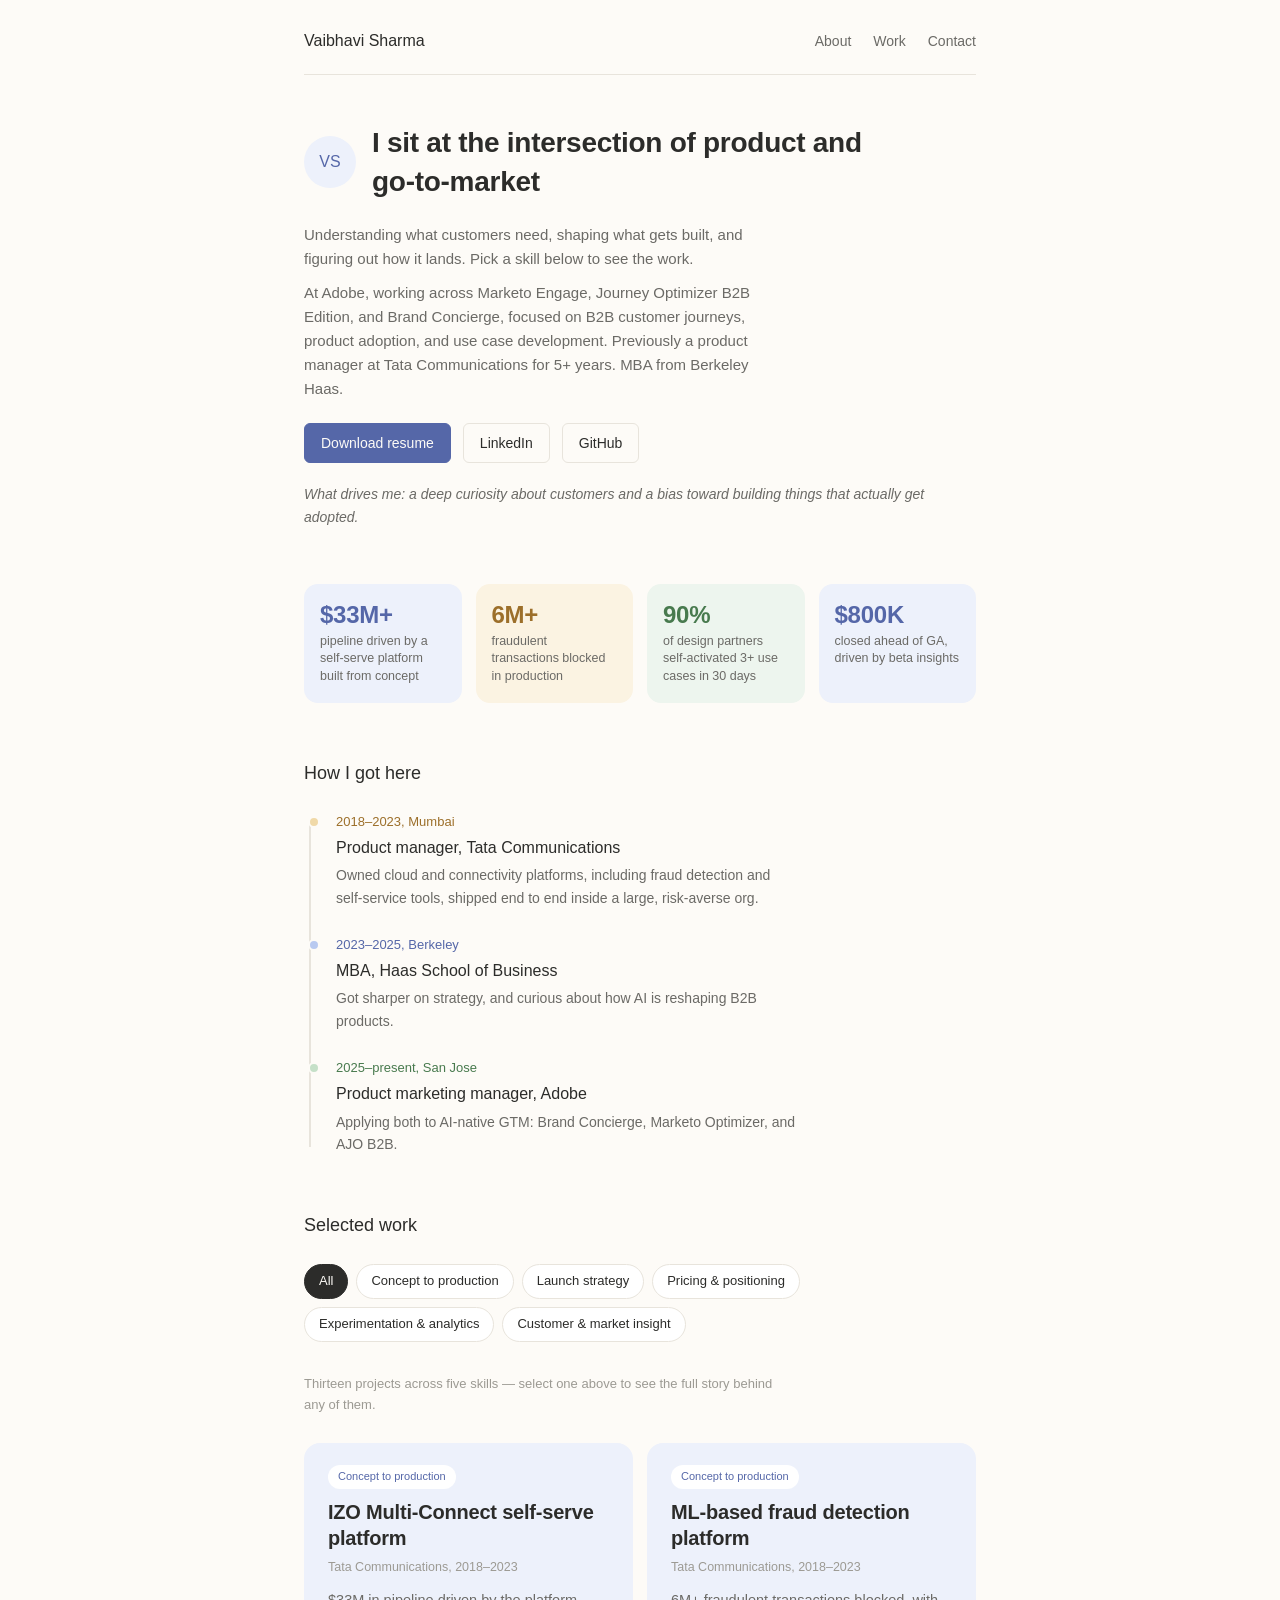
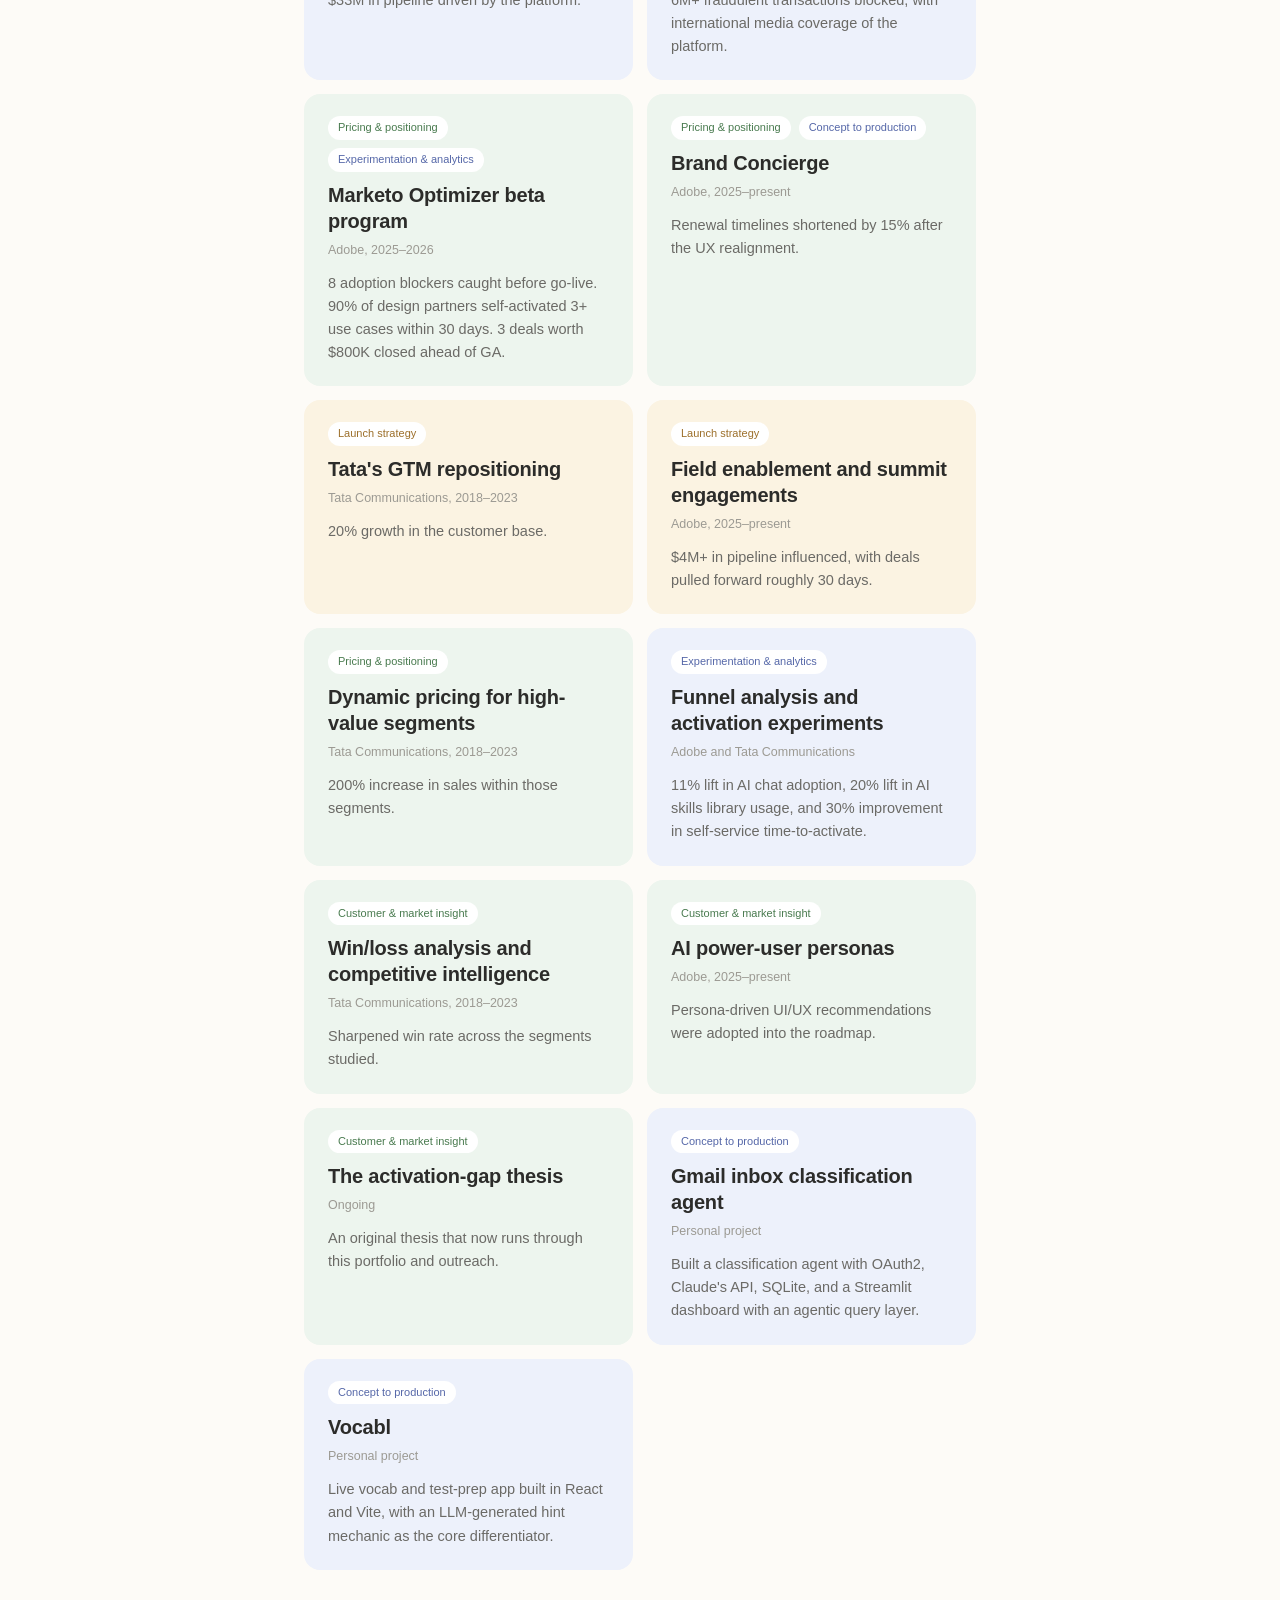
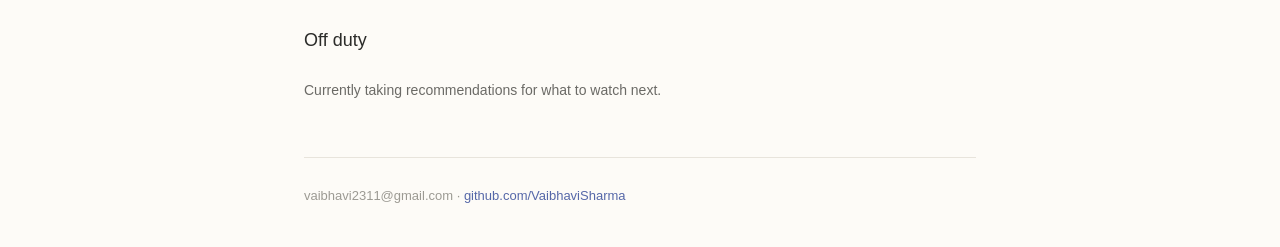
==== index.html @ 5e6748e8 "Initial portfolio site" ====
<!DOCTYPE html>
<html lang="en">
<head>
  <meta charset="UTF-8">
  <meta name="viewport" content="width=device-width, initial-scale=1.0">
  <title>Vaibhavi Sharma — Portfolio</title>
  <link rel="stylesheet" href="style.css">
</head>
<body>
<div class="wrap">

  <nav>
    <span class="name">Vaibhavi Sharma</span>
    <div class="links">
      <a href="#timeline">About</a>
      <a href="#work">Work</a>
      <a href="#contact">Contact</a>
    </div>
  </nav>

  <section class="hero">
    <div class="hero-top">
      <div class="avatar">VS</div>
      <h1 style="margin: 0;">I sit at the intersection of product and go-to-market</h1>
    </div>
    <p class="sub">Understanding what customers need, shaping what gets built, and figuring out how it lands. Pick a skill below to see the work.</p>
    <p class="sub" style="margin-top: -12px;">At Adobe, working across Marketo Engage, Journey Optimizer B2B Edition, and Brand Concierge, focused on B2B customer journeys, product adoption, and use case development. Previously a product manager at Tata Communications for 5+ years. MBA from Berkeley Haas.</p>
    <div class="actions">
      <!-- TODO: replace href with your resume PDF path or URL -->
      <a class="primary" href="#" id="resume-link">Download resume</a>
      <!-- TODO: replace href with your LinkedIn URL -->
      <a href="#" id="linkedin-link" target="_blank" rel="noopener">LinkedIn</a>
      <a href="https://github.com/VaibhaviSharma" target="_blank" rel="noopener">GitHub</a>
    </div>
    <p class="footer-note" style="margin-top: 20px; font-style: italic;">What drives me: a deep curiosity about customers and a bias toward building things that actually get adopted.</p>
  </section>

  <div class="impact-strip">
    <div class="impact-stat" style="background: var(--accent-blue-bg);">
      <p class="num" style="color: var(--accent-blue);">$33M+</p>
      <p class="label">pipeline driven by a self-serve platform built from concept</p>
    </div>
    <div class="impact-stat" style="background: var(--accent-gold-bg);">
      <p class="num" style="color: var(--accent-gold);">6M+</p>
      <p class="label">fraudulent transactions blocked in production</p>
    </div>
    <div class="impact-stat" style="background: var(--accent-green-bg);">
      <p class="num" style="color: var(--accent-green);">90%</p>
      <p class="label">of design partners self-activated 3+ use cases in 30 days</p>
    </div>
    <div class="impact-stat" style="background: var(--accent-blue-bg);">
      <p class="num" style="color: var(--accent-blue);">$800K</p>
      <p class="label">closed ahead of GA, driven by beta insights</p>
    </div>
  </div>

  <section id="timeline">
    <h2>How I got here</h2>
    <div class="timeline">
      <div class="track"></div>
      <div class="tl-item">
        <div class="dot" style="background: var(--accent-gold-light);"></div>
        <p class="period" style="color: var(--accent-gold);">2018–2023, Mumbai</p>
        <p class="role">Product manager, Tata Communications</p>
        <p class="desc">Owned cloud and connectivity platforms, including fraud detection and self-service tools, shipped end to end inside a large, risk-averse org.</p>
      </div>
      <div class="tl-item">
        <div class="dot" style="background: var(--accent-blue-light);"></div>
        <p class="period" style="color: var(--accent-blue);">2023–2025, Berkeley</p>
        <p class="role">MBA, Haas School of Business</p>
        <p class="desc">Got sharper on strategy, and curious about how AI is reshaping B2B products.</p>
      </div>
      <div class="tl-item">
        <div class="dot" style="background: var(--accent-green-light);"></div>
        <p class="period" style="color: var(--accent-green);">2025–present, San Jose</p>
        <p class="role">Product marketing manager, Adobe</p>
        <p class="desc">Applying both to AI-native GTM: Brand Concierge, Marketo Optimizer, and AJO B2B.</p>
      </div>
    </div>
  </section>

  <section id="work">
    <h2>Selected work</h2>
    <div class="filters" id="filters">
      <span class="filter-pill active" data-skill="all">All</span>
      <span class="filter-pill" data-skill="building">Concept to production</span>
      <span class="filter-pill" data-skill="gtm">Launch strategy</span>
      <span class="filter-pill" data-skill="pricing">Pricing &amp; positioning</span>
      <span class="filter-pill" data-skill="data">Experimentation &amp; analytics</span>
      <span class="filter-pill" data-skill="insight">Customer &amp; market insight</span>
    </div>
    <p class="intro-note" id="intro-note"></p>
    <div class="work-grid" id="work-list"></div>
  </section>

  <section>
    <h2>Off duty</h2>
    <!-- TODO: add your own content here -->
    <p class="footer-note">Currently taking recommendations for what to watch next.</p>
  </section>

  <footer id="contact">
    <p style="margin: 0;">vaibhavi2311@gmail.com · <a href="https://github.com/VaibhaviSharma" target="_blank" rel="noopener">github.com/VaibhaviSharma</a></p>
  </footer>

</div>
<script src="main.js"></script>
</body>
</html>
---- style.css ----
:root {
  --bg: #FDFBF7;
  --surface: #FFFFFF;
  --text: #2C2C2A;
  --text-secondary: #6B6A66;
  --text-muted: #9C9A93;
  --border: #E8E4DC;
  --border-light: #F0EDE6;
  --accent-blue: #5567A8;
  --accent-blue-light: #B8C9F0;
  --accent-blue-bg: #EDF1FB;
  --accent-gold: #9C6F2A;
  --accent-gold-light: #F0D9A8;
  --accent-gold-bg: #FBF3E2;
  --accent-green: #487A4E;
  --accent-green-light: #C5E0C8;
  --accent-green-bg: #EDF5EE;
  --pill-bg: #FFFFFF;
  --font: Calibri, Candara, 'Segoe UI', Optima, sans-serif;
}

@media (prefers-color-scheme: dark) {
  :root:not([data-theme="light"]) {
    --bg: #1C1B18;
    --surface: #242320;
    --text: #F0EDE6;
    --text-secondary: #B8B6AE;
    --text-muted: #8C8A82;
    --border: #3A3833;
    --border-light: #2E2C28;
    --accent-blue: #B8C9F0;
    --accent-blue-light: #33406B;
    --accent-blue-bg: #262D45;
    --accent-gold: #F0D9A8;
    --accent-gold-light: #4A3B1E;
    --accent-gold-bg: #332A16;
    --accent-green: #C5E0C8;
    --accent-green-light: #2F4A33;
    --accent-green-bg: #223324;
    --pill-bg: #242320;
  }
}

:root[data-theme="dark"] {
  --bg: #1C1B18;
  --surface: #242320;
  --text: #F0EDE6;
  --text-secondary: #B8B6AE;
  --text-muted: #8C8A82;
  --border: #3A3833;
  --border-light: #2E2C28;
  --accent-blue: #B8C9F0;
  --accent-blue-light: #33406B;
  --accent-blue-bg: #262D45;
  --accent-gold: #F0D9A8;
  --accent-gold-light: #4A3B1E;
  --accent-gold-bg: #332A16;
  --accent-green: #C5E0C8;
  --accent-green-light: #2F4A33;
  --accent-green-bg: #223324;
  --pill-bg: #242320;
}

* { box-sizing: border-box; }

html { scroll-behavior: smooth; }

body {
  margin: 0;
  background: var(--bg);
  color: var(--text);
  font-family: var(--font);
  line-height: 1.6;
}

.wrap {
  max-width: 720px;
  margin: 0 auto;
  padding: 0 1.5rem;
}

a { color: var(--accent-blue); text-decoration: none; }
a:hover { text-decoration: underline; }

button:focus-visible,
a:focus-visible,
[tabindex]:focus-visible {
  outline: 2px solid var(--accent-blue);
  outline-offset: 2px;
}

/* ── Nav ── */
nav {
  display: flex;
  justify-content: space-between;
  align-items: center;
  padding: 1.75rem 0 1.25rem;
  border-bottom: 1px solid var(--border);
  margin-bottom: 3rem;
  flex-wrap: wrap;
  gap: 0.75rem;
}
nav .name { font-size: 16px; font-weight: 500; }
nav .links { display: flex; gap: 22px; font-size: 14px; }
nav .links a { color: var(--text-secondary); }

/* ── Hero ── */
.hero { margin-bottom: 3.5rem; }
.hero h1 {
  font-size: 28px;
  font-weight: 700;
  letter-spacing: -0.01em;
  line-height: 1.4;
  margin: 0 0 12px;
  max-width: 520px;
}
.hero p.sub {
  font-size: 15px;
  color: var(--text-secondary);
  margin: 0 0 22px;
  max-width: 480px;
}
.hero .actions { display: flex; gap: 12px; flex-wrap: wrap; }
.hero .actions a {
  font-size: 14px;
  color: var(--text);
  border: 1px solid var(--border);
  border-radius: 6px;
  padding: 8px 16px;
}
.hero .actions a.primary {
  background: var(--accent-blue);
  color: var(--bg);
  border-color: var(--accent-blue);
}
.hero .actions a.primary:hover { text-decoration: none; opacity: 0.9; }
.hero .actions a:not(.primary):hover { text-decoration: none; border-color: var(--text-muted); }

.avatar {
  width: 52px;
  height: 52px;
  border-radius: 50%;
  display: flex;
  align-items: center;
  justify-content: center;
  font-size: 16px;
  font-weight: 500;
  background: var(--accent-blue-bg);
  color: var(--accent-blue);
  flex-shrink: 0;
}
.hero-top { display: flex; align-items: center; gap: 16px; margin-bottom: 22px; }

/* ── Impact strip ── */
.impact-strip {
  display: grid;
  grid-template-columns: repeat(4, 1fr);
  gap: 14px;
  margin-bottom: 3.5rem;
}
.impact-stat { padding: 18px 16px; border-radius: 14px; }
.impact-stat .num {
  font-size: 24px;
  font-weight: 700;
  letter-spacing: -0.01em;
  margin: 0 0 4px;
  line-height: 1.1;
}
.impact-stat .label {
  font-size: 12.5px;
  color: var(--text-secondary);
  margin: 0;
  line-height: 1.4;
}

/* ── Sections ── */
section { margin-bottom: 3.5rem; }
section h2 {
  font-size: 18px;
  font-weight: 500;
  margin: 0 0 1.5rem;
}

/* ── Timeline ── */
.timeline { position: relative; padding-left: 4px; }
.timeline .track {
  position: absolute;
  left: 5px;
  top: 8px;
  bottom: 8px;
  width: 2px;
  background: var(--border);
}
.tl-item { position: relative; padding-left: 28px; margin-bottom: 26px; }
.tl-item:last-child { margin-bottom: 0; }
.tl-item .dot {
  position: absolute;
  left: 0;
  top: 4px;
  width: 12px;
  height: 12px;
  border-radius: 50%;
  border: 2px solid var(--bg);
}
.tl-item .period { font-size: 13px; font-weight: 500; margin: 0 0 2px; }
.tl-item .role { font-size: 16px; font-weight: 500; margin: 0 0 4px; }
.tl-item .desc { font-size: 14px; color: var(--text-secondary); margin: 0; max-width: 460px; }

/* ── Skill filter pills ── */
.filters { display: flex; flex-wrap: wrap; gap: 8px; margin-bottom: 2rem; }
.filter-pill {
  cursor: pointer;
  font-size: 13px;
  padding: 6px 14px;
  border-radius: 20px;
  background: var(--pill-bg);
  border: 1px solid var(--border);
  color: var(--text);
}
.filter-pill.active {
  background: var(--text);
  color: var(--bg);
  border-color: var(--text);
}

.intro-note { font-size: 13px; color: var(--text-muted); margin: 0 0 1.75rem; max-width: 480px; }

/* ── Work grid ── */
.work-grid { display: grid; grid-template-columns: repeat(2, 1fr); gap: 14px; }
.work-grid.expanded-mode { grid-template-columns: 1fr; }

.work-tile {
  border-radius: 16px;
  padding: 22px 24px;
  cursor: pointer;
}
.work-grid.expanded-mode .work-tile { cursor: default; }

.work-title-row { display: flex; align-items: center; gap: 8px; flex-wrap: wrap; margin-bottom: 10px; }
.work-title { font-size: 20px; font-weight: 700; letter-spacing: -0.01em; margin: 0 0 6px; line-height: 1.3; }
.work-tag { font-size: 11px; padding: 3px 10px; border-radius: 20px; background: var(--surface); }
.work-period { font-size: 12.5px; color: var(--text-muted); margin: 0 0 12px; }
.work-short { font-size: 14.5px; color: var(--text-secondary); margin: 0; max-width: 480px; }

.stage-row { display: flex; align-items: center; gap: 6px; margin-bottom: 14px; flex-wrap: wrap; }
.stage-badge { font-size: 12px; padding: 3px 11px; border-radius: 20px; background: var(--surface); color: var(--text-secondary); }
.stage-badge.final { font-weight: 700; }
.stage-line { flex: 1; min-width: 20px; height: 1px; background: var(--border); }

.detail-para {
  font-size: 14.5px;
  color: var(--text);
  line-height: 1.7;
  margin: 0 0 10px;
  padding-left: 14px;
  border-left: 2px solid var(--border);
  max-width: 520px;
}
.detail-para:last-child { margin-bottom: 0; }

/* ── Footer ── */
.footer-note { font-size: 14px; color: var(--text-secondary); line-height: 1.6; }
footer {
  border-top: 1px solid var(--border);
  padding: 1.75rem 0 2.5rem;
  font-size: 13px;
  color: var(--text-muted);
}

/* ── Responsive ── */
@media (max-width: 640px) {
  .impact-strip { grid-template-columns: repeat(2, 1fr); }
  .work-grid { grid-template-columns: 1fr; }
}
@media (max-width: 480px) {
  .hero h1 { font-size: 22px; }
  nav .links { gap: 14px; font-size: 13px; }
}
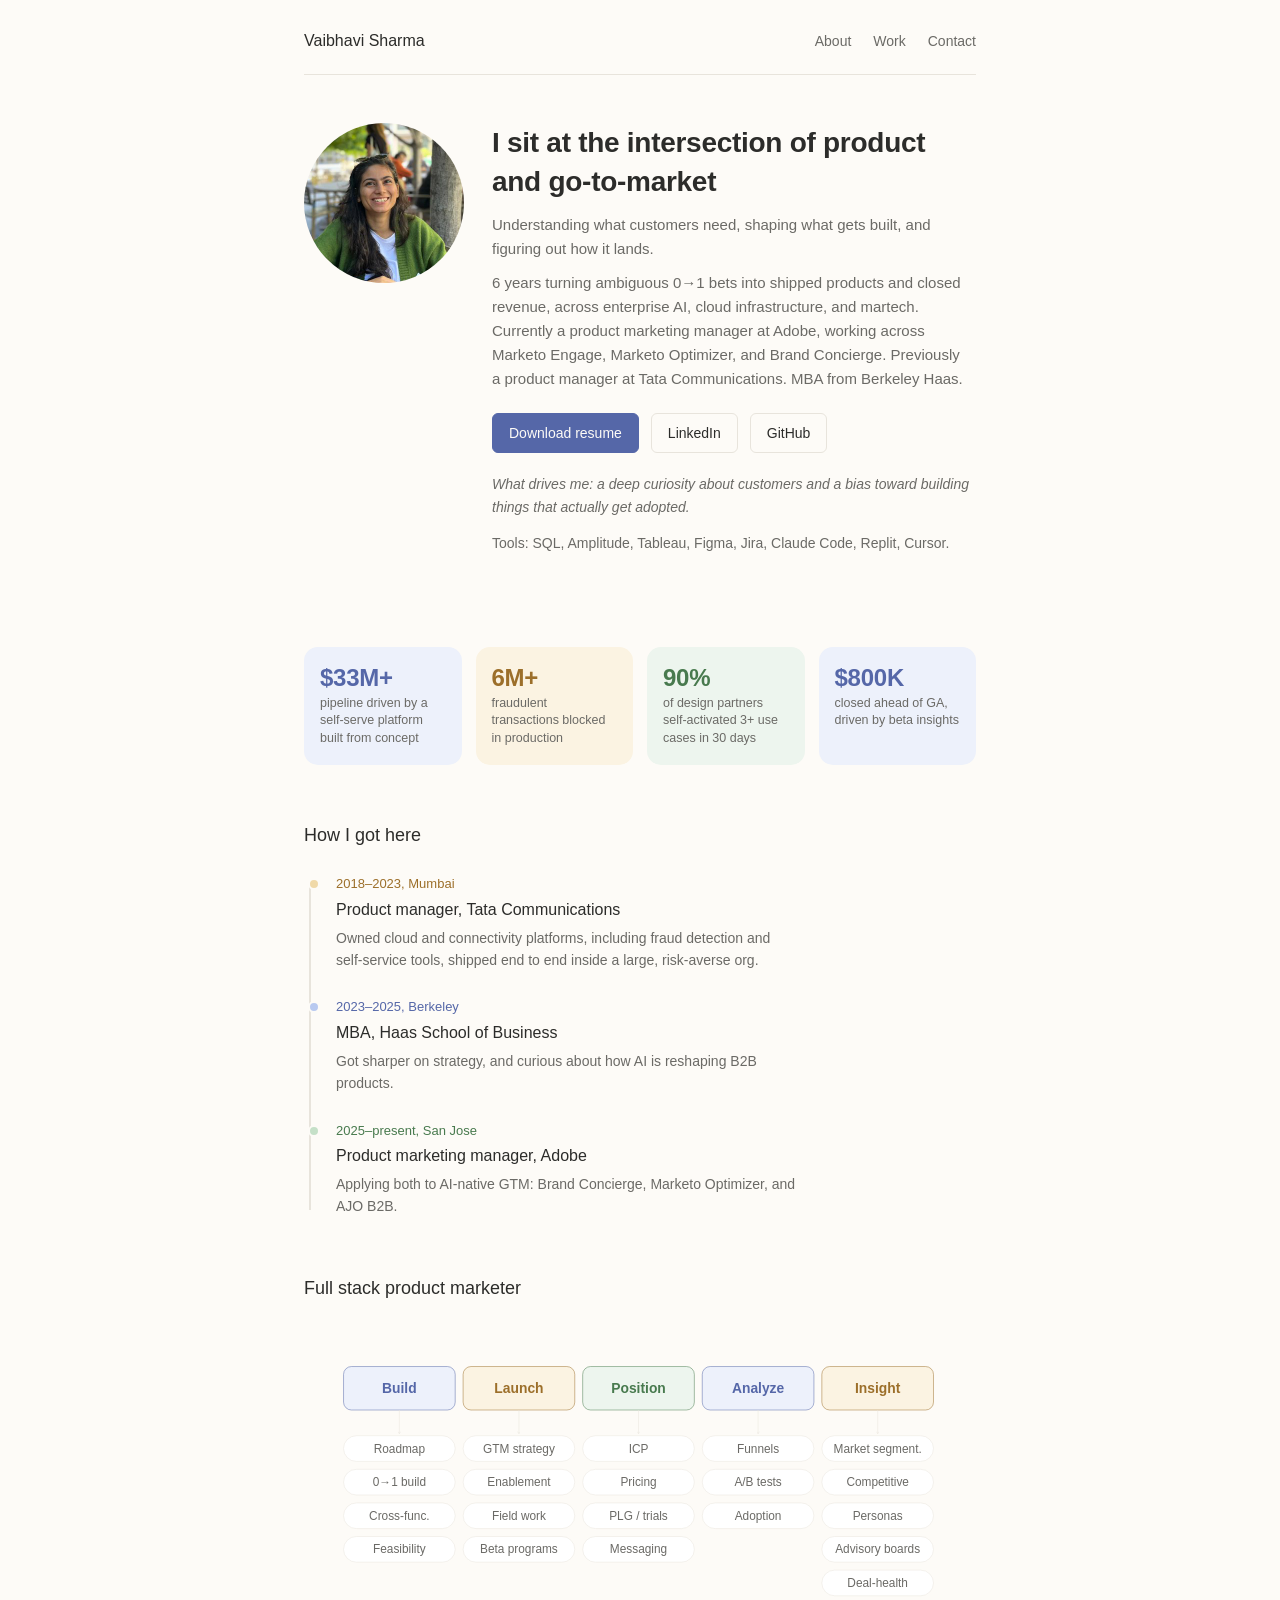
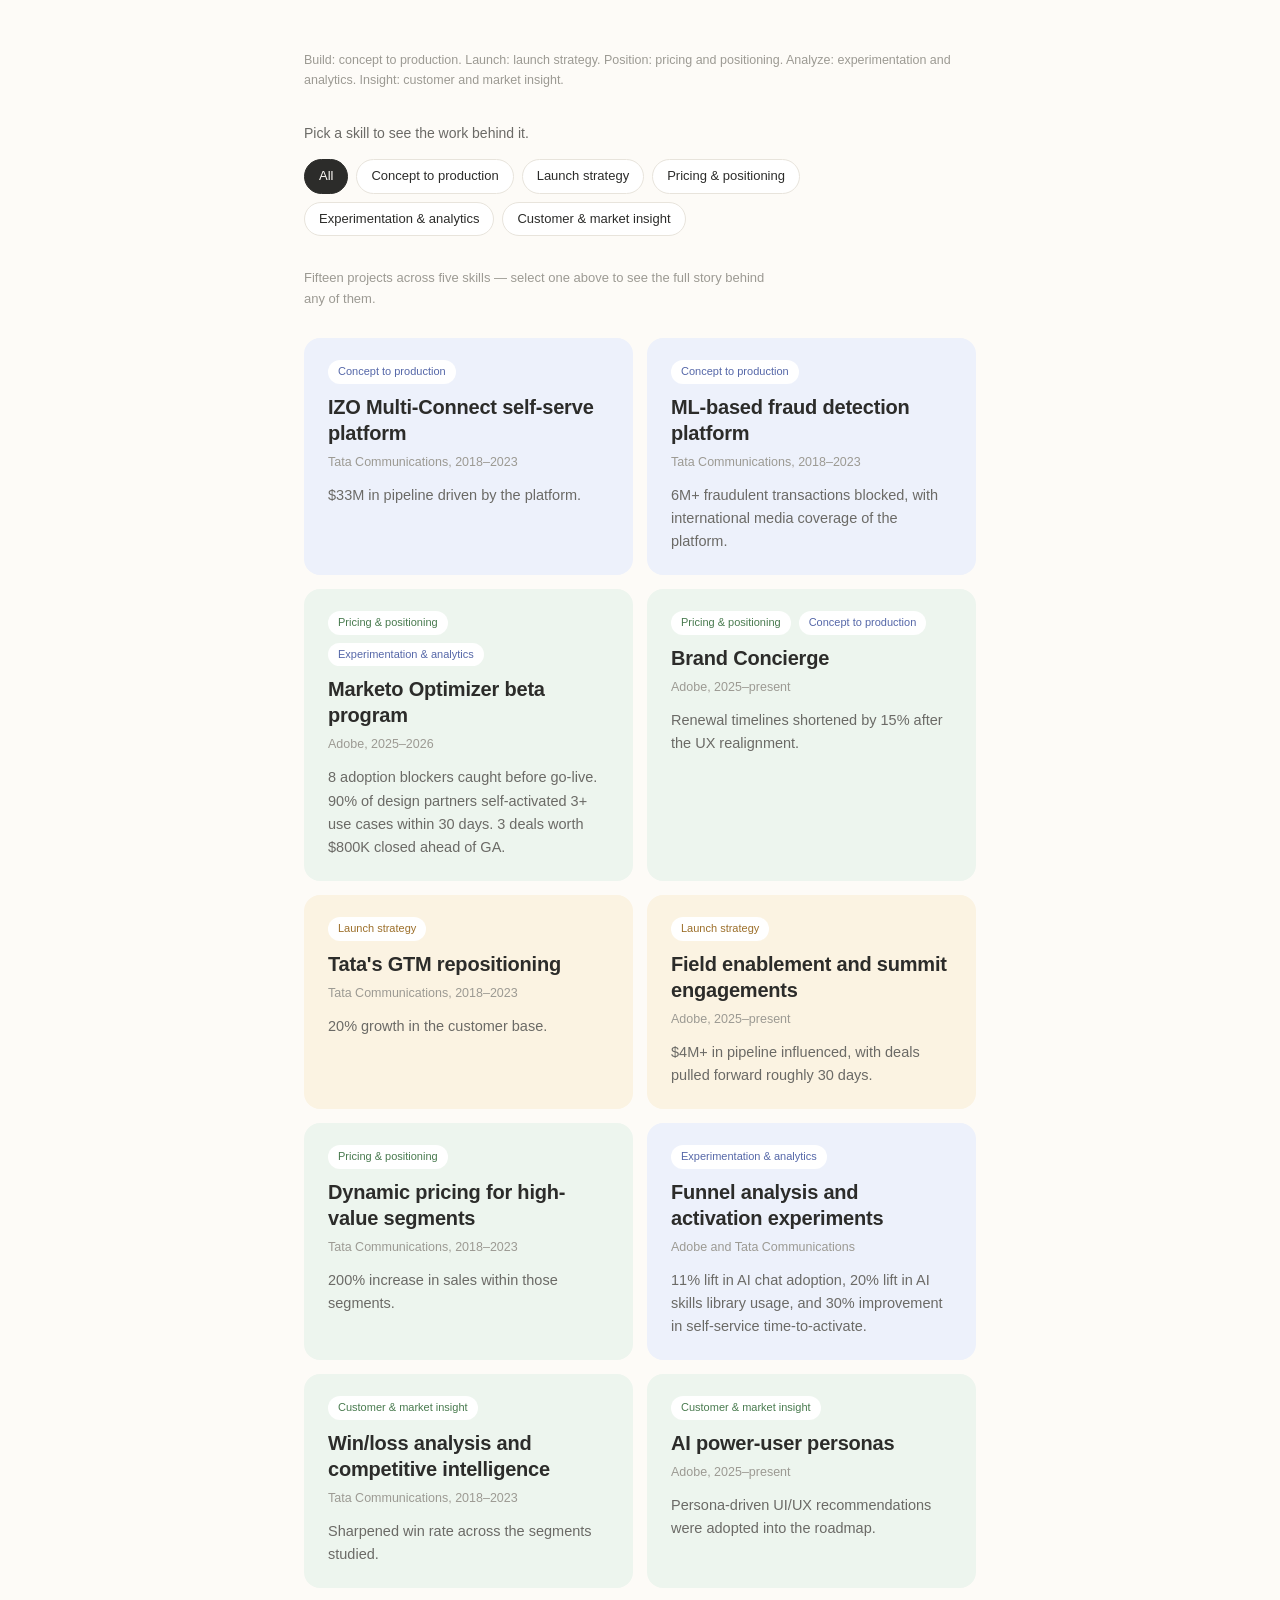
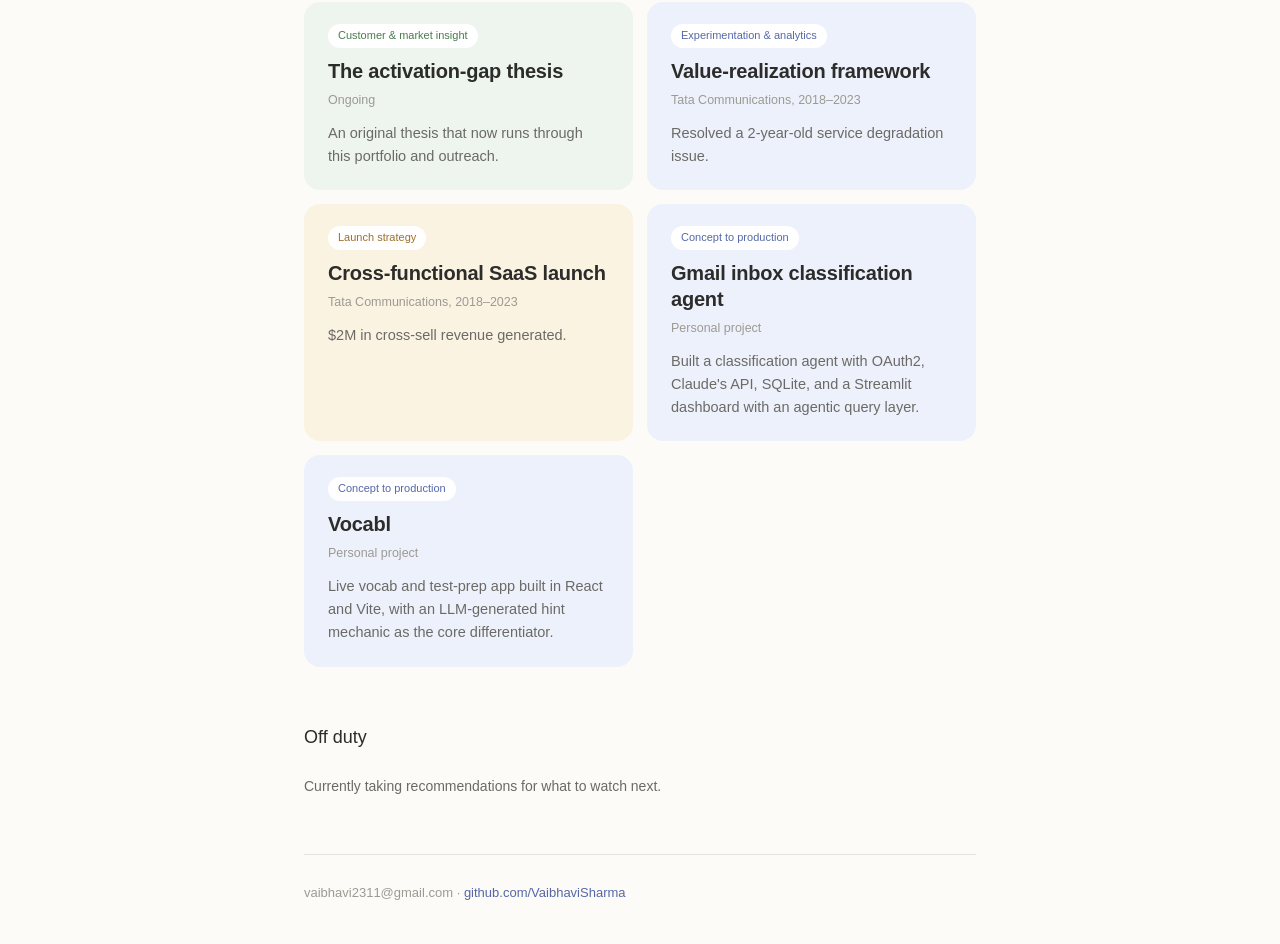
==== commit df88cce8: "Sync prototype updates: photo, new hero layout, skills SVG, 2 new projects" ====
--- a/index.html
+++ b/index.html
@@ -20,19 +20,24 @@
 
   <section class="hero">
     <div class="hero-top">
-      <div class="avatar">VS</div>
-      <h1 style="margin: 0;">I sit at the intersection of product and go-to-market</h1>
+      <div class="avatar" style="width: 160px; height: 160px;">
+        <img src="photo.jpg" alt="Vaibhavi Sharma" style="width:100%;height:100%;object-fit:cover;">
+      </div>
+      <div class="hero-text">
+        <h1 style="margin: 0 0 12px;">I sit at the intersection of product and go-to-market</h1>
+        <p class="sub">Understanding what customers need, shaping what gets built, and figuring out how it lands.</p>
+        <p class="sub" style="margin-top: -12px;">6 years turning ambiguous 0→1 bets into shipped products and closed revenue, across enterprise AI, cloud infrastructure, and martech. Currently a product marketing manager at Adobe, working across Marketo Engage, Marketo Optimizer, and Brand Concierge. Previously a product manager at Tata Communications. MBA from Berkeley Haas.</p>
+        <div class="actions">
+          <!-- TODO: replace href with your resume PDF path or URL -->
+          <a class="primary" href="#" id="resume-link">Download resume</a>
+          <!-- TODO: replace href with your LinkedIn URL -->
+          <a href="#" id="linkedin-link" target="_blank" rel="noopener">LinkedIn</a>
+          <a href="https://github.com/VaibhaviSharma" target="_blank" rel="noopener">GitHub</a>
+        </div>
+        <p class="footer-note" style="margin-top: 20px; font-style: italic;">What drives me: a deep curiosity about customers and a bias toward building things that actually get adopted.</p>
+        <p class="footer-note" style="margin-top: 10px;">Tools: SQL, Amplitude, Tableau, Figma, Jira, Claude Code, Replit, Cursor.</p>
+      </div>
     </div>
-    <p class="sub">Understanding what customers need, shaping what gets built, and figuring out how it lands. Pick a skill below to see the work.</p>
-    <p class="sub" style="margin-top: -12px;">At Adobe, working across Marketo Engage, Journey Optimizer B2B Edition, and Brand Concierge, focused on B2B customer journeys, product adoption, and use case development. Previously a product manager at Tata Communications for 5+ years. MBA from Berkeley Haas.</p>
-    <div class="actions">
-      <!-- TODO: replace href with your resume PDF path or URL -->
-      <a class="primary" href="#" id="resume-link">Download resume</a>
-      <!-- TODO: replace href with your LinkedIn URL -->
-      <a href="#" id="linkedin-link" target="_blank" rel="noopener">LinkedIn</a>
-      <a href="https://github.com/VaibhaviSharma" target="_blank" rel="noopener">GitHub</a>
-    </div>
-    <p class="footer-note" style="margin-top: 20px; font-style: italic;">What drives me: a deep curiosity about customers and a bias toward building things that actually get adopted.</p>
   </section>
 
   <div class="impact-strip">
@@ -80,7 +85,53 @@
   </section>
 
   <section id="work">
-    <h2>Selected work</h2>
+    <h2>Full stack product marketer</h2>
+    <div style="margin-bottom: 2rem;">
+      <svg viewBox="0 0 680 310" style="width: 100%; height: auto;" role="img" aria-label="Five skill pillars — build, launch, position, analyze, insight — each with capabilities stacked below it">
+        <defs>
+          <marker id="pillarArrow" viewBox="0 0 10 10" refX="8" refY="5" markerWidth="6" markerHeight="6" orient="auto-start-reverse">
+            <path d="M2 1L8 5L2 9" fill="none" stroke="var(--border)" stroke-width="1.5" stroke-linecap="round" stroke-linejoin="round"/>
+          </marker>
+        </defs>
+        <rect x="40" y="40" width="113" height="44" rx="8" fill="var(--accent-blue-bg)" stroke="var(--accent-blue)" stroke-width="0.5"/>
+        <text x="96.5" y="62" text-anchor="middle" dominant-baseline="central" font-size="14" font-weight="700" fill="var(--accent-blue)">Build</text>
+        <rect x="161" y="40" width="113" height="44" rx="8" fill="var(--accent-gold-bg)" stroke="var(--accent-gold)" stroke-width="0.5"/>
+        <text x="217.5" y="62" text-anchor="middle" dominant-baseline="central" font-size="14" font-weight="700" fill="var(--accent-gold)">Launch</text>
+        <rect x="282" y="40" width="113" height="44" rx="8" fill="var(--accent-green-bg)" stroke="var(--accent-green)" stroke-width="0.5"/>
+        <text x="338.5" y="62" text-anchor="middle" dominant-baseline="central" font-size="14" font-weight="700" fill="var(--accent-green)">Position</text>
+        <rect x="403" y="40" width="113" height="44" rx="8" fill="var(--accent-blue-bg)" stroke="var(--accent-blue)" stroke-width="0.5"/>
+        <text x="459.5" y="62" text-anchor="middle" dominant-baseline="central" font-size="14" font-weight="700" fill="var(--accent-blue)">Analyze</text>
+        <rect x="524" y="40" width="113" height="44" rx="8" fill="var(--accent-gold-bg)" stroke="var(--accent-gold)" stroke-width="0.5"/>
+        <text x="580.5" y="62" text-anchor="middle" dominant-baseline="central" font-size="14" font-weight="700" fill="var(--accent-gold)">Insight</text>
+        <line x1="96.5" y1="84" x2="96.5" y2="108" stroke="var(--border)" stroke-width="0.5" marker-end="url(#pillarArrow)"/>
+        <line x1="217.5" y1="84" x2="217.5" y2="108" stroke="var(--border)" stroke-width="0.5" marker-end="url(#pillarArrow)"/>
+        <line x1="338.5" y1="84" x2="338.5" y2="108" stroke="var(--border)" stroke-width="0.5" marker-end="url(#pillarArrow)"/>
+        <line x1="459.5" y1="84" x2="459.5" y2="108" stroke="var(--border)" stroke-width="0.5" marker-end="url(#pillarArrow)"/>
+        <line x1="580.5" y1="84" x2="580.5" y2="108" stroke="var(--border)" stroke-width="0.5" marker-end="url(#pillarArrow)"/>
+        <rect x="40" y="110" width="113" height="26" rx="13" fill="var(--surface)" stroke="var(--border)" stroke-width="0.5"/><text x="96.5" y="123" text-anchor="middle" dominant-baseline="central" font-size="12" fill="var(--text-secondary)">Roadmap</text>
+        <rect x="40" y="144" width="113" height="26" rx="13" fill="var(--surface)" stroke="var(--border)" stroke-width="0.5"/><text x="96.5" y="157" text-anchor="middle" dominant-baseline="central" font-size="12" fill="var(--text-secondary)">0→1 build</text>
+        <rect x="40" y="178" width="113" height="26" rx="13" fill="var(--surface)" stroke="var(--border)" stroke-width="0.5"/><text x="96.5" y="191" text-anchor="middle" dominant-baseline="central" font-size="12" fill="var(--text-secondary)">Cross-func.</text>
+        <rect x="40" y="212" width="113" height="26" rx="13" fill="var(--surface)" stroke="var(--border)" stroke-width="0.5"/><text x="96.5" y="225" text-anchor="middle" dominant-baseline="central" font-size="12" fill="var(--text-secondary)">Feasibility</text>
+        <rect x="161" y="110" width="113" height="26" rx="13" fill="var(--surface)" stroke="var(--border)" stroke-width="0.5"/><text x="217.5" y="123" text-anchor="middle" dominant-baseline="central" font-size="12" fill="var(--text-secondary)">GTM strategy</text>
+        <rect x="161" y="144" width="113" height="26" rx="13" fill="var(--surface)" stroke="var(--border)" stroke-width="0.5"/><text x="217.5" y="157" text-anchor="middle" dominant-baseline="central" font-size="12" fill="var(--text-secondary)">Enablement</text>
+        <rect x="161" y="178" width="113" height="26" rx="13" fill="var(--surface)" stroke="var(--border)" stroke-width="0.5"/><text x="217.5" y="191" text-anchor="middle" dominant-baseline="central" font-size="12" fill="var(--text-secondary)">Field work</text>
+        <rect x="161" y="212" width="113" height="26" rx="13" fill="var(--surface)" stroke="var(--border)" stroke-width="0.5"/><text x="217.5" y="225" text-anchor="middle" dominant-baseline="central" font-size="12" fill="var(--text-secondary)">Beta programs</text>
+        <rect x="282" y="110" width="113" height="26" rx="13" fill="var(--surface)" stroke="var(--border)" stroke-width="0.5"/><text x="338.5" y="123" text-anchor="middle" dominant-baseline="central" font-size="12" fill="var(--text-secondary)">ICP</text>
+        <rect x="282" y="144" width="113" height="26" rx="13" fill="var(--surface)" stroke="var(--border)" stroke-width="0.5"/><text x="338.5" y="157" text-anchor="middle" dominant-baseline="central" font-size="12" fill="var(--text-secondary)">Pricing</text>
+        <rect x="282" y="178" width="113" height="26" rx="13" fill="var(--surface)" stroke="var(--border)" stroke-width="0.5"/><text x="338.5" y="191" text-anchor="middle" dominant-baseline="central" font-size="12" fill="var(--text-secondary)">PLG / trials</text>
+        <rect x="282" y="212" width="113" height="26" rx="13" fill="var(--surface)" stroke="var(--border)" stroke-width="0.5"/><text x="338.5" y="225" text-anchor="middle" dominant-baseline="central" font-size="12" fill="var(--text-secondary)">Messaging</text>
+        <rect x="403" y="110" width="113" height="26" rx="13" fill="var(--surface)" stroke="var(--border)" stroke-width="0.5"/><text x="459.5" y="123" text-anchor="middle" dominant-baseline="central" font-size="12" fill="var(--text-secondary)">Funnels</text>
+        <rect x="403" y="144" width="113" height="26" rx="13" fill="var(--surface)" stroke="var(--border)" stroke-width="0.5"/><text x="459.5" y="157" text-anchor="middle" dominant-baseline="central" font-size="12" fill="var(--text-secondary)">A/B tests</text>
+        <rect x="403" y="178" width="113" height="26" rx="13" fill="var(--surface)" stroke="var(--border)" stroke-width="0.5"/><text x="459.5" y="191" text-anchor="middle" dominant-baseline="central" font-size="12" fill="var(--text-secondary)">Adoption</text>
+        <rect x="524" y="110" width="113" height="26" rx="13" fill="var(--surface)" stroke="var(--border)" stroke-width="0.5"/><text x="580.5" y="123" text-anchor="middle" dominant-baseline="central" font-size="12" fill="var(--text-secondary)">Market segment.</text>
+        <rect x="524" y="144" width="113" height="26" rx="13" fill="var(--surface)" stroke="var(--border)" stroke-width="0.5"/><text x="580.5" y="157" text-anchor="middle" dominant-baseline="central" font-size="12" fill="var(--text-secondary)">Competitive</text>
+        <rect x="524" y="178" width="113" height="26" rx="13" fill="var(--surface)" stroke="var(--border)" stroke-width="0.5"/><text x="580.5" y="191" text-anchor="middle" dominant-baseline="central" font-size="12" fill="var(--text-secondary)">Personas</text>
+        <rect x="524" y="212" width="113" height="26" rx="13" fill="var(--surface)" stroke="var(--border)" stroke-width="0.5"/><text x="580.5" y="225" text-anchor="middle" dominant-baseline="central" font-size="12" fill="var(--text-secondary)">Advisory boards</text>
+        <rect x="524" y="246" width="113" height="26" rx="13" fill="var(--surface)" stroke="var(--border)" stroke-width="0.5"/><text x="580.5" y="259" text-anchor="middle" dominant-baseline="central" font-size="12" fill="var(--text-secondary)">Deal-health</text>
+      </svg>
+      <p style="font-size: 12.5px; color: var(--text-muted); margin: 10px 0 0;">Build: concept to production. Launch: launch strategy. Position: pricing and positioning. Analyze: experimentation and analytics. Insight: customer and market insight.</p>
+    </div>
+    <p style="font-size: 14px; color: var(--text-secondary); margin: 0 0 14px;">Pick a skill to see the work behind it.</p>
     <div class="filters" id="filters">
       <span class="filter-pill active" data-skill="all">All</span>
       <span class="filter-pill" data-skill="building">Concept to production</span>
--- a/style.css
+++ b/style.css
@@ -105,7 +105,18 @@
 nav .links a { color: var(--text-secondary); }
 
 /* ── Hero ── */
-.hero { margin-bottom: 3.5rem; }
+.hero {
+  display: flex;
+  gap: 28px;
+  align-items: flex-start;
+  margin-bottom: 3.5rem;
+}
+.hero-top { display: flex; align-items: flex-start; gap: 28px; margin-bottom: 22px; }
+.hero-text { flex: 1; min-width: 0; }
+@media (max-width: 600px) {
+  .hero-top { flex-direction: column; }
+  .avatar { width: 110px !important; height: 110px !important; }
+}
 .hero h1 {
   font-size: 28px;
   font-weight: 700;
@@ -137,8 +148,8 @@
 .hero .actions a:not(.primary):hover { text-decoration: none; border-color: var(--text-muted); }
 
 .avatar {
-  width: 52px;
-  height: 52px;
+  width: 92px;
+  height: 92px;
   border-radius: 50%;
   display: flex;
   align-items: center;
@@ -148,8 +159,8 @@
   background: var(--accent-blue-bg);
   color: var(--accent-blue);
   flex-shrink: 0;
-}
-.hero-top { display: flex; align-items: center; gap: 16px; margin-bottom: 22px; }
+  overflow: hidden;
+}
 
 /* ── Impact strip ── */
 .impact-strip {
